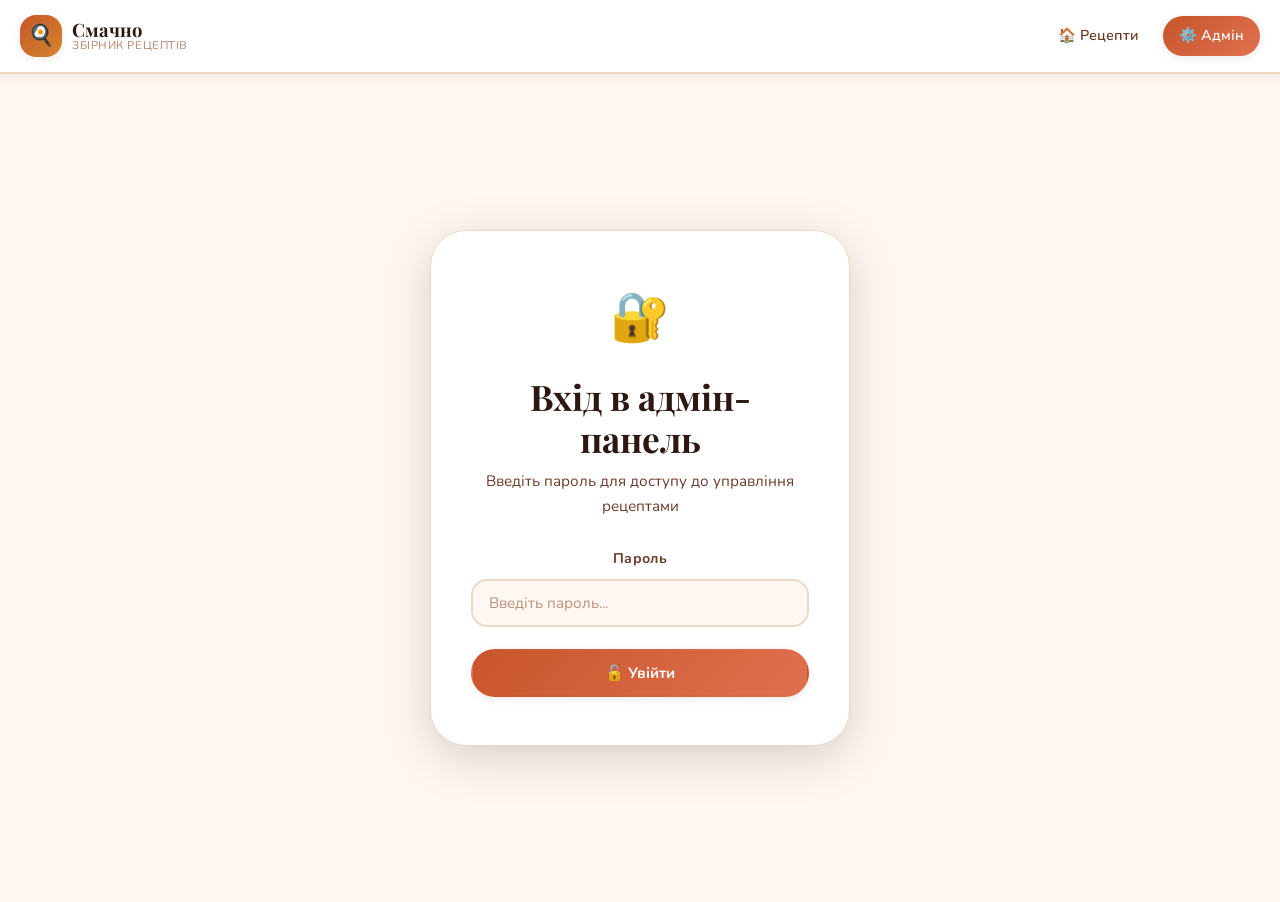
==== admin.html @ b7f4aa6e "Add files via upload" ====
<!DOCTYPE html>
<html lang="uk">
<head>
  <meta charset="UTF-8" />
  <meta name="viewport" content="width=device-width, initial-scale=1.0" />
  <meta name="description" content="Адміністративна панель збірника рецептів" />
  <title>Admin</title>
  <link rel="stylesheet" href="styles.css" />
  <link rel="icon" href="data:image/svg+xml,<svg xmlns=%22http://www.w3.org/2000/svg%22 viewBox=%220 0 100 100%22><text y=%22.9em%22 font-size=%2290%22>⚙️</text></svg>" />

  <style>
    /* стилі для адмінки */

    /* статіка картки */
    .stats-grid {
      display: grid;
      grid-template-columns: repeat(auto-fill, minmax(180px, 1fr));
      gap: 20px;
      margin-bottom: 36px;
    }

    .stat-card {
      background: var(--white);
      border: 1px solid var(--cream-border);
      border-radius: var(--r-lg);
      padding: 22px 24px;
      box-shadow: var(--shadow-xs);
      transition: var(--trans);
    }

    .stat-card:hover {
      box-shadow: var(--shadow-md);
      transform: translateY(-2px);
    }

    .stat-icon { font-size: 2rem; margin-bottom: 8px; }

    .stat-value {
      font-family: var(--font-display);
      font-size: 2rem;
      font-weight: 700;
      color: var(--terracotta);
      line-height: 1;
      margin-bottom: 4px;
    }

    .stat-label {
      font-size: 0.82rem;
      font-weight: 700;
      color: var(--text-muted);
      text-transform: uppercase;
      letter-spacing: 0.04em;
    }

    /* табліця рецептів */
    .table-toolbar {
      display: flex;
      align-items: center;
      gap: 12px;
      padding: 16px 20px;
      border-bottom: 1px solid var(--cream-border);
      flex-wrap: wrap;
    }

    .table-title {
      font-family: var(--font-display);
      font-size: 1.1rem;
      font-weight: 700;
      color: var(--brown-dark);
      margin-right: auto;
    }

    .table-search {
      padding: 8px 14px 8px 14px;
      border: 2px solid var(--cream-border);
      border-radius: var(--r-full);
      background: var(--cream);
      font-size: 0.88rem;
      color: var(--brown-dark);
      transition: var(--trans);
      width: 220px;
    }

    .table-search:focus {
      border-color: var(--terracotta);
      background: var(--white);
    }

    /* попередження перед видаленням))) */
    .confirm-dialog {
      position: fixed;
      inset: 0;
      background: var(--overlay);
      z-index: 2000;
      display: flex;
      align-items: center;
      justify-content: center;
      padding: 20px;
      opacity: 0;
      visibility: hidden;
      transition: var(--trans);
    }

    .confirm-dialog.open {
      opacity: 1;
      visibility: visible;
    }

    .confirm-box {
      background: var(--white);
      border-radius: var(--r-xl);
      padding: 36px 32px;
      max-width: 420px;
      width: 100%;
      text-align: center;
      box-shadow: var(--shadow-xl);
      transform: scale(0.95);
      transition: var(--trans);
    }

    .confirm-dialog.open .confirm-box {
      transform: scale(1);
    }

    .confirm-icon { font-size: 3rem; margin-bottom: 16px; }

    .confirm-box h3 { margin-bottom: 10px; }

    .confirm-box p {
      margin-bottom: 24px;
      font-size: 0.95rem;
    }

    .confirm-actions {
      display: flex;
      gap: 12px;
      justify-content: center;
    }

    /* попередній перегляд зображення () */
    .image-preview-wrap {
      margin-top: 10px;
    }

    .image-preview {
      width: 100%;
      max-width: 320px;
      height: 180px;
      object-fit: cover;
      border-radius: var(--r-md);
      border: 2px solid var(--cream-border);
      display: none;
    }

    .image-preview.loaded { display: block; }

    /* бейдж категорії в таблиці */
    .category-badge {
      background: rgba(200,85,42,0.1);
      color: var(--terracotta);
      border-radius: var(--r-full);
      padding: 3px 10px;
      font-size: 0.78rem;
      font-weight: 700;
    }

    /* лог виходу */
    .logout-btn {
      padding: 8px 16px;
      border-radius: var(--r-full);
      background: rgba(231,76,60,0.1);
      color: #e74c3c;
      border: 2px solid rgba(231,76,60,0.3);
      font-size: 0.85rem;
      font-weight: 700;
      cursor: pointer;
      transition: var(--trans-fast);
    }

    .logout-btn:hover {
      background: #e74c3c;
      color: white;
      border-color: #e74c3c;
    }

    /* порожня таблиця */
    .table-empty {
      padding: 60px 20px;
      text-align: center;
    }

    /* форма: секції */
    .form-section-title {
      font-family: var(--font-display);
      font-size: 1.05rem;
      font-weight: 700;
      color: var(--brown-dark);
      margin: 24px 0 14px;
      padding-bottom: 8px;
      border-bottom: 2px solid var(--cream-border);
      display: flex;
      align-items: center;
      gap: 8px;
    }

    /* число кроків/інгредієнтів */
    .list-count {
      font-size: 0.75rem;
      background: var(--cream-dark);
      color: var(--text-muted);
      border-radius: var(--r-full);
      padding: 2px 8px;
      font-weight: 700;
      font-family: var(--font-body);
    }
  </style>
</head>
<body class="admin-page">

<!-- ========================
     хедер
     ======================== -->
<header class="site-header">
  <div class="container header-inner">
    <a href="index.html" class="logo" aria-label="На головну">
      <div class="logo-icon">🍳</div>
      <div class="logo-text">
        <span class="logo-name">Смачно</span>
        <span class="logo-sub">Збірник рецептів</span>
      </div>
    </a>
    <nav class="site-nav" id="siteNav" aria-label="Головне меню">
      <a href="index.html" class="nav-link">🏠 Рецепти</a>
      <a href="admin.html" class="nav-link btn-admin active">⚙️ Адмін</a>
    </nav>
    <button class="burger" id="burgerBtn" aria-label="Відкрити меню" aria-expanded="false">
      <span></span>
      <span></span>
      <span></span>
    </button>
  </div>
</header>

<!-- ========================
     форма входу, але додав пам'ять користувача, тому не треба буде кожного разу заходити
     ======================== -->
<div id="loginSection">
  <div class="admin-login-wrap">
    <div class="admin-login-card animate-fade-up">
      <div class="admin-login-icon">🔐</div>
      <h2>Вхід в адмін-панель</h2>
      <p>Введіть пароль для доступу до управління рецептами</p>

      <div class="form-group">
        <label for="passwordInput" class="form-label">Пароль</label>
        <input
          type="password"
          id="passwordInput"
          class="form-input"
          placeholder="Введіть пароль..."
          autocomplete="current-password"
        />
        <div id="loginError" class="form-error hidden">
          ❌ Невірний пароль. Спробуйте ще раз.
        </div>
      </div>

      <button class="btn btn-primary w-full" id="loginBtn" onclick="handleLogin()">
        🔓 Увійти
      </button>
    </div>
  </div>
</div>

<!-- ========================
     дашборд для адмінки
     ======================== -->
<div id="adminSection" class="hidden">
  <section class="admin-dashboard">
    <div class="container">

      <!-- заголовок адмін панелі -->
      <div class="admin-header-bar">
        <div>
          <h2>⚙️ Адмін-панель</h2>
          <p style="font-size:0.9rem; margin-top:4px">Управління рецептами збірника</p>
        </div>
        <div style="display:flex; gap:10px; align-items:center; flex-wrap:wrap">
          <a href="index.html" class="btn btn-secondary btn-sm">🏠 На сайт</a>
          <button class="btn btn-primary btn-sm" onclick="openModal()">
            ➕ Додати рецепт
          </button>
          <button class="logout-btn" onclick="handleLogout()">🚪 Вийти</button>
        </div>
      </div>

      <!-- статка -->
      <div class="stats-grid" id="statsGrid">
        <!-- рендер через жаву -->
      </div>

      <!-- таблиця рецептів -->
      <div class="admin-table-wrap">
        <div class="table-toolbar">
          <span class="table-title">📋 Список рецептів</span>
          <input
            type="search"
            id="adminSearchInput"
            class="table-search"
            placeholder="🔍 Пошук..."
            oninput="renderAdminTable()"
            aria-label="Пошук в таблиці"
          />
          <button class="btn btn-primary btn-sm" onclick="openModal()">
            ➕ Додати
          </button>
        </div>

        <div style="overflow-x: auto">
          <table class="admin-table" id="adminTable" role="table">
            <thead>
              <tr>
                <th>Фото</th>
                <th>Назва</th>
                <th>Категорія</th>
                <th>Складність</th>
                <th>Час</th>
                <th>Дії</th>
              </tr>
            </thead>
            <tbody id="adminTableBody">
              <!-- рядки також почав рендерети через жаву -->
            </tbody>
          </table>
          <div id="tableEmpty" class="table-empty hidden">
            <div class="empty-icon">📋</div>
            <h3>Рецептів не знайдено</h3>
            <p>Спробуйте змінити пошуковий запит</p>
          </div>
        </div>
      </div>

    </div>
  </section>
</div>

<!-- ========================
     модальне вікно шоб додати або редагувати рецепт
     ======================== -->
<div class="modal-overlay" id="recipeModal" role="dialog" aria-modal="true" aria-labelledby="modalTitle">
  <div class="modal">

    <div class="modal-header">
      <h3 id="modalTitle">➕ Новий рецепт</h3>
      <button class="modal-close" onclick="closeModal()" aria-label="Закрити">✕</button>
    </div>

    <div class="modal-body">
      <form id="recipeForm" novalidate onsubmit="return false">

        <!-- основна інфа -->
        <div class="form-section-title">📝 Основна інформація</div>

        <div class="form-group">
          <label for="fTitle" class="form-label">Назва рецепту *</label>
          <input type="text" id="fTitle" class="form-input" placeholder="Наприклад: Борщ з пампушками" maxlength="100" required />
          <div class="form-error hidden" id="errTitle">❌ Введіть назву рецепту</div>
        </div>

        <div class="form-group">
          <label for="fDescription" class="form-label">Короткий опис *</label>
          <textarea id="fDescription" class="form-textarea" placeholder="Опишіть рецепт у кількох реченнях..." rows="3" maxlength="500" required></textarea>
          <div class="form-error hidden" id="errDescription">❌ Введіть опис рецепту</div>
        </div>

        <!-- фотки -->
        <div class="form-section-title">📷 Фото</div>

        <div class="form-group">
          <label for="fImage" class="form-label">URL зображення</label>
          <input type="url" id="fImage" class="form-input" placeholder="https://example.com/photo.jpg" />
          <div class="form-error hidden" id="errImage">❌ Введіть коректний URL зображення</div>
          <div class="image-preview-wrap">
            <img id="imagePreview" class="image-preview" alt="Попередній перегляд" />
          </div>
        </div>

        <!-- параметри -->
        <div class="form-section-title">⚙️ Параметри</div>

        <div class="form-row">
          <div class="form-group">
            <label for="fCategory" class="form-label">Категорія *</label>
            <select id="fCategory" class="form-input" required>
              <option value="">— Оберіть категорію —</option>
              <option value="Сніданки">🌅 Сніданки</option>
              <option value="Обіди">☀️ Обіди</option>
              <option value="Вечері">🌙 Вечері</option>
              <option value="Десерти">🍰 Десерти</option>
              <option value="Салати">🥗 Салати</option>
              <option value="Супи">🍲 Супи</option>
              <option value="Закуски">🥨 Закуски</option>
              <option value="Напої">🥤 Напої</option>
            </select>
            <div class="form-error hidden" id="errCategory">❌ Оберіть категорію</div>
          </div>

          <div class="form-group">
            <label for="fTime" class="form-label">Час приготування (хвилини) *</label>
            <input type="number" id="fTime" class="form-input" placeholder="30" min="1" max="1440" required />
            <div class="form-error hidden" id="errTime">❌ Введіть коректний час</div>
          </div>
        </div>

        <div class="form-group">
          <label class="form-label">Складність *</label>
          <div class="stars-input" id="starsInput" role="group" aria-label="Оберіть складність від 1 до 5">
            <button type="button" class="star-btn" data-value="1" onclick="setDifficulty(1)" aria-label="Складність 1 — Дуже просто">★</button>
            <button type="button" class="star-btn" data-value="2" onclick="setDifficulty(2)" aria-label="Складність 2 — Легко">★</button>
            <button type="button" class="star-btn" data-value="3" onclick="setDifficulty(3)" aria-label="Складність 3 — Середньо">★</button>
            <button type="button" class="star-btn" data-value="4" onclick="setDifficulty(4)" aria-label="Складність 4 — Складно">★</button>
            <button type="button" class="star-btn" data-value="5" onclick="setDifficulty(5)" aria-label="Складність 5 — Майстер">★</button>
          </div>
          <span id="difficultyLabel" style="font-size:0.85rem; color:var(--text-muted); margin-top:6px; display:block"></span>
          <div class="form-error hidden" id="errDifficulty">❌ Оберіть складність</div>
        </div>

        <!-- інгредієнти -->
        <div class="form-section-title">
          🛒 Інгредієнти
          <span class="list-count" id="ingCount">0</span>
        </div>

        <div class="form-group">
          <div id="ingredientsList" class="dynamic-list">
            <!-- поля додаються динамічно -->
          </div>
          <button type="button" class="btn-add-item" onclick="addIngredientField()">
            ➕ Додати інгредієнт
          </button>
        </div>

        <!-- кроки -->
        <div class="form-section-title">
          👨‍🍳 Кроки приготування
          <span class="list-count" id="stepsCount">0</span>
        </div>

        <div class="form-group">
          <div id="stepsList" class="dynamic-list">
            <!-- поля додаються динамічно -->
          </div>
          <button type="button" class="btn-add-item" onclick="addStepField()">
            ➕ Додати крок
          </button>
        </div>

      </form>
    </div>

    <div class="modal-footer">
      <button class="btn btn-secondary" onclick="closeModal()">Скасувати</button>
      <button class="btn btn-primary" id="saveRecipeBtn" onclick="saveRecipe()">
        💾 Зберегти рецепт
      </button>
    </div>

  </div>
</div>

<!-- ========================
     повідомлення про видалення рецепта)
     ======================== -->
<div class="confirm-dialog" id="confirmDialog" role="dialog" aria-modal="true" aria-labelledby="confirmTitle">
  <div class="confirm-box">
    <div class="confirm-icon">⚠️</div>
    <h3 id="confirmTitle">Видалити рецепт?</h3>
    <p id="confirmText">Ця дія незворотна. Рецепт буде видалено назавжди.</p>
    <div class="confirm-actions">
      <button class="btn btn-secondary" onclick="closeConfirm()">Скасувати</button>
      <button class="btn btn-danger" id="confirmDeleteBtn" onclick="confirmDelete()">🗑️ Видалити</button>
    </div>
  </div>
</div>

<!-- ========================
     підключаю жаву
     ======================== -->
<script src="script.js"></script>
<script>
  // ====================================
  //  тут будуть коментарі з приводу стану адмінки
  // ====================================

  /** айдішка рецепта, що редагується, також порожній нулл якшо додаємо новий  */
  let editingId = null;

  /** поточна складність у формі */
  let currentDifficulty = 0;

  /** айдішка рецепта, шо очікує підтвердження видалення */
  let pendingDeleteId = null;

  /** текст підказки для рівнів складності */
  const DIFFICULTY_LABELS = {
    1: '★ Дуже просто — для початківців',
    2: '★★ Легко — базові навички',
    3: '★★★ Середньо — потрібна практика',
    4: '★★★★ Складно — досвід необхідний',
    5: '★★★★★ Майстер — для гурманів'
  };

  // ====================================
  //  блок по авторизації
  // ====================================

  /** перевірка авторизації при завантаженні */
  function checkAuth() {
    const isLoggedIn = sessionStorage.getItem('admin_logged_in') === 'true';
    if (isLoggedIn) {
      showDashboard();
    } else {
      document.getElementById('loginSection').classList.remove('hidden');
      document.getElementById('adminSection').classList.add('hidden');
    }
  }

  /** обробка кнопочки входу */
  function handleLogin() {
    const password = document.getElementById('passwordInput').value;
    const errorEl = document.getElementById('loginError');

    if (password === ADMIN_PASSWORD) {
      sessionStorage.setItem('admin_logged_in', 'true');
      errorEl.classList.add('hidden');
      showDashboard();
      showToast('✅ Ласкаво просимо в адмін-панель!', 'success');
    } else {
      errorEl.classList.remove('hidden');
      document.getElementById('passwordInput').focus();
      document.getElementById('passwordInput').select();
    }
  }

  /** показати дашборд тільки після входу */
  function showDashboard() {
    document.getElementById('loginSection').classList.add('hidden');
    document.getElementById('adminSection').classList.remove('hidden');
    renderStats();
    renderAdminTable();
  }

  /** вихід з адмін-панелі */
  function handleLogout() {
    sessionStorage.removeItem('admin_logged_in');
    document.getElementById('adminSection').classList.add('hidden');
    document.getElementById('loginSection').classList.remove('hidden');
    document.getElementById('passwordInput').value = '';
    showToast('🚪 Ви вийшли з адмін-панелі', 'info');
  }

  // можна натиснути ентер для входу)
  document.getElementById('passwordInput').addEventListener('keydown', (e) => {
    if (e.key === 'Enter') handleLogin();
  });

  // ====================================
  //  статка
  // ====================================

  /** рендер статичних карток */
  function renderStats() {
    const recipes = getRecipes();
    const categories = [...new Set(recipes.map(r => r.category))];
    const avgTime = recipes.length
      ? Math.round(recipes.reduce((s, r) => s + r.time, 0) / recipes.length)
      : 0;
    const avgDiff = recipes.length
      ? (recipes.reduce((s, r) => s + r.difficulty, 0) / recipes.length).toFixed(1)
      : 0;

    document.getElementById('statsGrid').innerHTML = `
      <div class="stat-card animate-fade-up" style="animation-delay:0ms">
        <div class="stat-icon">📚</div>
        <div class="stat-value">${recipes.length}</div>
        <div class="stat-label">Всього рецептів</div>
      </div>
      <div class="stat-card animate-fade-up" style="animation-delay:60ms">
        <div class="stat-icon">🗂️</div>
        <div class="stat-value">${categories.length}</div>
        <div class="stat-label">Категорій</div>
      </div>
      <div class="stat-card animate-fade-up" style="animation-delay:120ms">
        <div class="stat-icon">⏱</div>
        <div class="stat-value">${avgTime}<small style="font-size:1rem">хв</small></div>
        <div class="stat-label">Сер. час</div>
      </div>
      <div class="stat-card animate-fade-up" style="animation-delay:180ms">
        <div class="stat-icon">⭐</div>
        <div class="stat-value">${avgDiff}</div>
        <div class="stat-label">Сер. складність</div>
      </div>
    `;
  }

  // ====================================
  //  табла рецептів
  // ====================================

  /** рендер таблиці рецептів в адмін-панелі */
  function renderAdminTable() {
    const searchVal = (document.getElementById('adminSearchInput')?.value || '').toLowerCase();
    let recipes = getRecipes();

    // фільтрація по пошуку
    if (searchVal) {
      recipes = recipes.filter(r =>
        r.title.toLowerCase().includes(searchVal) ||
        r.category.toLowerCase().includes(searchVal)
      );
    }

    const tbody = document.getElementById('adminTableBody');
    const emptyEl = document.getElementById('tableEmpty');

    if (recipes.length === 0) {
      tbody.innerHTML = '';
      emptyEl.classList.remove('hidden');
      return;
    }

    emptyEl.classList.add('hidden');

    tbody.innerHTML = recipes.map(recipe => `
      <tr>
        <td data-label="Фото">
          <img
            class="admin-thumb"
            src="${escapeHtml(recipe.image || '')}"
            alt="${escapeHtml(recipe.title)}"
            onerror="this.src='https://images.unsplash.com/photo-1495521821757-a1efb6729352?w=100&fit=crop'"
          />
        </td>
        <td data-label="Назва" style="font-weight:700; color:var(--brown-dark); max-width:200px">
          ${escapeHtml(recipe.title)}
        </td>
        <td data-label="Категорія">
          <span class="category-badge">${escapeHtml(recipe.category)}</span>
        </td>
        <td data-label="Складність">
          ${renderStars(recipe.difficulty)}
        </td>
        <td data-label="Час">
          <span style="color:var(--sage); font-weight:600">⏱ ${formatTime(recipe.time)}</span>
        </td>
        <td data-label="Дії">
          <div class="admin-actions">
            <a href="recipe.html?id=${recipe.id}" target="_blank" class="btn btn-sm" 
               style="background:var(--cream-dark); color:var(--brown-mid); border:none"
               title="Переглянути рецепт">
              👁
            </a>
            <button class="btn btn-warning btn-sm" onclick="startEdit('${recipe.id}')" title="Редагувати">
              ✏️
            </button>
            <button class="btn btn-danger btn-sm" onclick="startDelete('${recipe.id}', '${escapeHtml(recipe.title)}')" title="Видалити">
              🗑️
            </button>
          </div>
        </td>
      </tr>
    `).join('');
  }

  // ====================================
  //  модальне вікно (форма рецепту)
  // ====================================

  /** автоматом відкрити модальне вікно для додавання нового рецепту */
  function openModal(id = null) {
    editingId = id;
    currentDifficulty = 0;

    const modal = document.getElementById('recipeModal');
    const title = document.getElementById('modalTitle');

    if (id) {
      // режим редагування
      const recipe = getRecipeById(id);
      if (!recipe) return;

      title.textContent = '✏️ Редагувати рецепт';
      populateForm(recipe);
    } else {
      // режим додавання
      title.textContent = '➕ Новий рецепт';
      resetForm();
      // додати по одному початковому полю для зручності
      addIngredientField();
      addIngredientField();
      addStepField();
      addStepField();
    }

    modal.classList.add('open');
    document.body.style.overflow = 'hidden';

    // фокус на першому полі
    setTimeout(() => document.getElementById('fTitle')?.focus(), 100);
  }

  /** закрить модальне вікно */
  function closeModal() {
    document.getElementById('recipeModal').classList.remove('open');
    document.body.style.overflow = '';
    clearErrors();
  }

  /** заповнити форму даними існуючого рецепту */
  function populateForm(recipe) {
    resetForm();

    document.getElementById('fTitle').value = recipe.title || '';
    document.getElementById('fDescription').value = recipe.description || '';
    document.getElementById('fImage').value = recipe.image || '';
    document.getElementById('fCategory').value = recipe.category || '';
    document.getElementById('fTime').value = recipe.time || '';

    // зображення
    updateImagePreview(recipe.image);

    // складність
    setDifficulty(recipe.difficulty || 0);

    // інгредієнти
    (recipe.ingredients || []).forEach(ing => addIngredientField(ing));
    if (!recipe.ingredients || recipe.ingredients.length === 0) {
      addIngredientField();
    }

    // кроки
    (recipe.steps || []).forEach(step => addStepField(step));
    if (!recipe.steps || recipe.steps.length === 0) {
      addStepField();
    }
  }

  /** скинути форму до початкового стану */
  function resetForm() {
    document.getElementById('recipeForm').reset();
    document.getElementById('ingredientsList').innerHTML = '';
    document.getElementById('stepsList').innerHTML = '';
    document.getElementById('imagePreview').classList.remove('loaded');
    document.getElementById('imagePreview').src = '';
    document.getElementById('difficultyLabel').textContent = '';
    currentDifficulty = 0;
    updateStarButtons(0);
    updateCounts();
    clearErrors();
  }

  /** очистити всі помилки форми */
  function clearErrors() {
    document.querySelectorAll('.form-error').forEach(el => el.classList.add('hidden'));
  }

  // ====================================
  //  тут блок зі складністю (зірки от 1 до 5)
  // ====================================

  /** встановити значення складності */
  function setDifficulty(value) {
    currentDifficulty = value;
    updateStarButtons(value);
    document.getElementById('difficultyLabel').textContent = DIFFICULTY_LABELS[value] || '';
    document.getElementById('errDifficulty').classList.add('hidden');
  }

  /** оновити вигляд зірок у формі */
  function updateStarButtons(value) {
    document.querySelectorAll('.star-btn').forEach(btn => {
      const btnVal = parseInt(btn.dataset.value);
      btn.classList.toggle('selected', btnVal <= value);
    });
  }

  // додав ефект наведення на зірки
  document.querySelectorAll('.star-btn').forEach(btn => {
    btn.addEventListener('mouseenter', () => {
      const hoverVal = parseInt(btn.dataset.value);
      document.querySelectorAll('.star-btn').forEach(b => {
        b.classList.toggle('selected', parseInt(b.dataset.value) <= hoverVal);
      });
    });
    btn.addEventListener('mouseleave', () => {
      updateStarButtons(currentDifficulty);
    });
  });

  // ====================================
  //  динамічні списки (інгредієнти / кроки)
  // ====================================

  /** додати поле для інгредієнта */
  function addIngredientField(value = '') {
    const list = document.getElementById('ingredientsList');
    const item = document.createElement('div');
    item.className = 'dynamic-list-item';
    item.innerHTML = `
      <input
        type="text"
        class="form-input ingredient-input"
        placeholder="Наприклад: Борошно — 200 г"
        value="${escapeHtml(value)}"
        maxlength="150"
        oninput="updateCounts()"
      />
      <button type="button" class="btn-remove-item" onclick="removeListItem(this)" title="Видалити">✕</button>
    `;
    list.appendChild(item);
    updateCounts();
    item.querySelector('input').focus();
  }

  /** додати поле для кроку приготування */
  function addStepField(value = '') {
    const list = document.getElementById('stepsList');
    const stepNum = list.children.length + 1;
    const item = document.createElement('div');
    item.className = 'dynamic-list-item';
    item.style.alignItems = 'flex-start';
    item.innerHTML = `
      <div class="step-number" style="width:28px; height:28px; font-size:0.8rem; flex-shrink:0; margin-top:10px">${stepNum}</div>
      <textarea
        class="form-textarea step-input"
        placeholder="Опишіть крок ${stepNum} приготування..."
        rows="2"
        style="min-height:70px"
        maxlength="500"
        oninput="updateCounts()"
      >${escapeHtml(value)}</textarea>
      <button type="button" class="btn-remove-item" onclick="removeListItem(this, true)" title="Видалити" style="margin-top:10px">✕</button>
    `;
    list.appendChild(item);
    updateCounts();
    renumberSteps();
    item.querySelector('textarea').focus();
  }

  /** видалити поле зі списку */
  function removeListItem(btn, isStep = false) {
    btn.parentElement.remove();
    updateCounts();
    if (isStep) renumberSteps();
  }

  function renumberSteps() {
    document.querySelectorAll('#stepsList .dynamic-list-item').forEach((item, i) => {
      const numEl = item.querySelector('.step-number');
      if (numEl) numEl.textContent = i + 1;
      const textarea = item.querySelector('textarea');
      if (textarea) textarea.placeholder = `Опишіть крок ${i + 1} приготування...`;
    });
  }

  function updateCounts() {
    const ingCount = document.querySelectorAll('#ingredientsList .ingredient-input').length;
    const stepsCount = document.querySelectorAll('#stepsList .step-input').length;
    document.getElementById('ingCount').textContent = ingCount;
    document.getElementById('stepsCount').textContent = stepsCount;
  }

  // ====================================
  //  блок по перегляду зображення
  // ====================================

  /** додаємо функцію, шоб оновлювати попередній перегляд зображення по посиланню */
  function updateImagePreview(url) {
    const preview = document.getElementById('imagePreview');
    if (!url) {
      preview.classList.remove('loaded');
      return;
    }
    preview.onload  = () => preview.classList.add('loaded');
    preview.onerror = () => preview.classList.remove('loaded');
    preview.src = url;
  }

  // слухач для поля URL зображення
  document.getElementById('fImage').addEventListener('input', function() {
    updateImagePreview(this.value);
  });

  // ====================================
  //  збереження рецептів
  // ====================================

  /** збираємо дані форми і зберігаємо рецепт */
  function saveRecipe() {
    clearErrors();
    let isValid = true;

    // валідація полів
    const title = document.getElementById('fTitle').value.trim();
    const description = document.getElementById('fDescription').value.trim();
    const image = document.getElementById('fImage').value.trim();
    const category = document.getElementById('fCategory').value;
    const time = parseInt(document.getElementById('fTime').value);

    if (!title) {
      document.getElementById('errTitle').classList.remove('hidden');
      isValid = false;
    }
    if (!description) {
      document.getElementById('errDescription').classList.remove('hidden');
      isValid = false;
    }
    if (!category) {
      document.getElementById('errCategory').classList.remove('hidden');
      isValid = false;
    }
    if (!time || time < 1) {
      document.getElementById('errTime').classList.remove('hidden');
      isValid = false;
    }
    if (currentDifficulty === 0) {
      document.getElementById('errDifficulty').classList.remove('hidden');
      isValid = false;
    }

    if (!isValid) {
      showToast('❌ Будь ласка, заповніть всі обов\'язкові поля', 'error');
      return;
    }

    // збираємо інгредієнти фільтруємо пусті
    const ingredients = Array.from(document.querySelectorAll('.ingredient-input'))
      .map(i => i.value.trim())
      .filter(Boolean);

    // збираємо кроки фільтруємо пусті :)
    const steps = Array.from(document.querySelectorAll('.step-input'))
      .map(t => t.value.trim())
      .filter(Boolean);

    const recipeData = {
      title,
      description,
      image: image || 'https://images.unsplash.com/photo-1495521821757-a1efb6729352?w=800&fit=crop',
      category,
      difficulty: currentDifficulty,
      time,
      ingredients,
      steps
    };

    if (editingId) {
      // оновлення існуючого рецепту
      updateRecipe(editingId, recipeData);
      showToast('✅ Рецепт успішно оновлено!', 'success');
    } else {
      // додавання нового рецепту
      addRecipe(recipeData);
      showToast('✅ Новий рецепт додано!', 'success');
    }

    closeModal();
    renderStats();
    renderAdminTable();
  }

  // ====================================
  //  редагування рецепта
  // ====================================

  function startEdit(id) {
    openModal(id);
  }

  // ====================================
  //  видалення рецепта
  // ====================================

  /** відкрити діалог підтвердження видалення */
  function startDelete(id, title) {
    pendingDeleteId = id;
    document.getElementById('confirmText').textContent =
      `Ви збираєтесь видалити рецепт "${title}". Ця дія незворотна!`;
    document.getElementById('confirmDialog').classList.add('open');
    document.body.style.overflow = 'hidden';
  }

  /** закрити діалог */
  function closeConfirm() {
    pendingDeleteId = null;
    document.getElementById('confirmDialog').classList.remove('open');
    document.body.style.overflow = '';
  }

  /** апрувнуть видалення */
  function confirmDelete() {
    if (!pendingDeleteId) return;
    deleteRecipe(pendingDeleteId);
    showToast('🗑️ Рецепт видалено', 'info');
    closeConfirm();
    renderStats();
    renderAdminTable();
  }

  // ====================================
  //  клавіатурна навігація
  // ====================================

  // закриваємо модальні вікна кнопочкой ескейп
  document.addEventListener('keydown', (e) => {
    if (e.key === 'Escape') {
      closeModal();
      closeConfirm();
    }
  });

  // закриваємо вікна кліком на оверлей
  document.getElementById('recipeModal').addEventListener('click', function(e) {
    if (e.target === this) closeModal();
  });

  document.getElementById('confirmDialog').addEventListener('click', function(e) {
    if (e.target === this) closeConfirm();
  });

  // ====================================
  //  ініціалізація
  // ====================================
  document.addEventListener('DOMContentLoaded', () => {
    checkAuth();
  });
</script>

</body>
</html>
---- styles.css ----
/* класний шріфт гугл фонтс --- */
@import url('https://fonts.googleapis.com/css2?family=Playfair+Display:ital,wght@0,400;0,600;0,700;1,400;1,600&family=Nunito:wght@300;400;500;600;700;800&display=swap');

:root {
  /* тут закинув більш пастельні кольори */
  --cream:          #FFF8F2;
  --cream-dark:     #F5EDE0;
  --cream-border:   #EDD8C5;
  --terracotta:     #C8552A;
  --terracotta-lt:  #E07050;
  --terracotta-dk:  #A03E1C;
  --peach:          #F2A878;
  --gold:           #D4862A;
  --sage:           #5A7A3C;
  --sage-light:     #78A055;
  --brown-dark:     #2C1810;
  --brown-mid:      #6B3A28;
  --brown-light:    #9B6248;
  --text-muted:     #B8907A;
  --white:          #FFFFFF;
  --shadow-color:   rgba(44, 24, 16, 0.1);
  --overlay:        rgba(44, 24, 16, 0.5);

  /* додав трохи тіней, щоб згладити кольори */
  --shadow-xs: 0 1px 4px rgba(44,24,16,0.06);
  --shadow-sm: 0 2px 10px rgba(44,24,16,0.09);
  --shadow-md: 0 6px 24px rgba(44,24,16,0.13);
  --shadow-lg: 0 12px 48px rgba(44,24,16,0.18);
  --shadow-xl: 0 20px 72px rgba(44,24,16,0.22);

  /* радіуси для пропорцій */
  --r-xs:  6px;
  --r-sm:  10px;
  --r-md:  16px;
  --r-lg:  24px;
  --r-xl:  36px;
  --r-full: 9999px;

  /* ще шрифти */
  --font-display: 'Playfair Display', Georgia, serif;
  --font-body:    'Nunito', 'Segoe UI', sans-serif;

  /* смуз переходи */
  --ease:    cubic-bezier(0.4, 0, 0.2, 1);
  --trans:   all 0.3s cubic-bezier(0.4, 0, 0.2, 1);
  --trans-fast: all 0.15s cubic-bezier(0.4, 0, 0.2, 1);
}

*, *::before, *::after {
  box-sizing: border-box;
  margin: 0;
  padding: 0;
}

html {
  scroll-behavior: smooth;
  font-size: 16px;
}

body {
  font-family: var(--font-body);
  background-color: var(--cream);
  color: var(--brown-dark);
  line-height: 1.6;
  min-height: 100vh;
  -webkit-font-smoothing: antialiased;
}

img {
  max-width: 100%;
  display: block;
}

a {
  text-decoration: none;
  color: inherit;
}

ul, ol {
  list-style: none;
}

button, input, textarea, select {
  font-family: var(--font-body);
  outline: none;
  border: none;
}

/* типографіка */
h1, h2, h3, h4 {
  font-family: var(--font-display);
  font-weight: 700;
  line-height: 1.2;
  color: var(--brown-dark);
}

h1 { font-size: clamp(1.8rem, 4vw, 3rem); }
h2 { font-size: clamp(1.4rem, 3vw, 2.2rem); }
h3 { font-size: clamp(1.1rem, 2vw, 1.5rem); }
h4 { font-size: 1.1rem; }

p { color: var(--brown-mid); line-height: 1.7; }

/* утілітки */
.container {
  max-width: 1280px;
  margin: 0 auto;
  padding: 0 20px;
}

.visually-hidden {
  position: absolute;
  width: 1px;
  height: 1px;
  overflow: hidden;
  clip: rect(0 0 0 0);
}

/* хед і навігація */
.site-header {
  background: var(--white);
  border-bottom: 2px solid var(--cream-border);
  position: sticky;
  top: 0;
  z-index: 100;
  box-shadow: var(--shadow-sm);
}

.header-inner {
  display: flex;
  align-items: center;
  justify-content: space-between;
  height: 72px;
  gap: 20px;
}

/* логотипчик */
.logo {
  display: flex;
  align-items: center;
  gap: 10px;
  flex-shrink: 0;
}

.logo-icon {
  width: 42px;
  height: 42px;
  background: linear-gradient(135deg, var(--terracotta), var(--gold));
  border-radius: var(--r-md);
  display: flex;
  align-items: center;
  justify-content: center;
  font-size: 1.3rem;
  box-shadow: var(--shadow-sm);
  transition: var(--trans);
}

.logo:hover .logo-icon {
  transform: rotate(-5deg) scale(1.05);
}

.logo-text {
  display: flex;
  flex-direction: column;
  line-height: 1;
}

.logo-name {
  font-family: var(--font-display);
  font-size: 1.15rem;
  font-weight: 700;
  color: var(--brown-dark);
}

.logo-sub {
  font-size: 0.7rem;
  color: var(--text-muted);
  font-weight: 500;
  letter-spacing: 0.05em;
  text-transform: uppercase;
}

/* навігація */
.site-nav {
  display: flex;
  align-items: center;
  gap: 8px;
}

.nav-link {
  padding: 8px 16px;
  border-radius: var(--r-full);
  font-weight: 600;
  font-size: 0.9rem;
  color: var(--brown-mid);
  transition: var(--trans);
  white-space: nowrap;
}

.nav-link:hover {
  background: var(--cream-dark);
  color: var(--terracotta);
}

.nav-link.active {
  background: var(--cream-dark);
  color: var(--terracotta);
}

.nav-link.btn-admin {
  background: linear-gradient(135deg, var(--terracotta), var(--terracotta-lt));
  color: white;
  box-shadow: var(--shadow-sm);
}

.nav-link.btn-admin:hover {
  background: linear-gradient(135deg, var(--terracotta-dk), var(--terracotta));
  transform: translateY(-1px);
  box-shadow: var(--shadow-md);
}

/* бугрер для мобільних */
.burger {
  display: none;
  flex-direction: column;
  gap: 5px;
  cursor: pointer;
  padding: 6px;
  background: none;
  border: none;
}

.burger span {
  display: block;
  width: 24px;
  height: 2px;
  background: var(--brown-mid);
  border-radius: 2px;
  transition: var(--trans);
}

/* заголовок */
.page-hero {
  background: linear-gradient(135deg, var(--brown-dark) 0%, var(--brown-mid) 50%, var(--terracotta-dk) 100%);
  padding: 60px 20px;
  text-align: center;
  position: relative;
  overflow: hidden;
}

.page-hero::before {
  content: '';
  position: absolute;
  inset: 0;
  background: url("data:image/svg+xml,%3Csvg width='60' height='60' viewBox='0 0 60 60' xmlns='http://www.w3.org/2000/svg'%3E%3Cg fill='none' fill-rule='evenodd'%3E%3Cg fill='%23ffffff' fill-opacity='0.04'%3E%3Ccircle cx='30' cy='30' r='4'/%3E%3C/g%3E%3C/g%3E%3C/svg%3E");
}

.page-hero .container { position: relative; }

.page-hero h1 {
  color: var(--white);
  margin-bottom: 12px;
}

.page-hero p {
  color: rgba(255,255,255,0.75);
  font-size: 1.05rem;
  max-width: 600px;
  margin: 0 auto;
}

/* тут стиль для пошука і фільтров */
.search-filter-bar {
  background: var(--white);
  border-bottom: 1px solid var(--cream-border);
  padding: 20px 0;
  position: sticky;
  top: 72px;
  z-index: 90;
  box-shadow: var(--shadow-xs);
}

.search-row {
  display: flex;
  gap: 12px;
  margin-bottom: 14px;
}

.search-input-wrap {
  flex: 1;
  position: relative;
}

.search-icon {
  position: absolute;
  left: 14px;
  top: 50%;
  transform: translateY(-50%);
  color: var(--text-muted);
  font-size: 1rem;
  pointer-events: none;
}

.search-input {
  width: 100%;
  padding: 12px 14px 12px 42px;
  border: 2px solid var(--cream-border);
  border-radius: var(--r-full);
  background: var(--cream);
  font-size: 0.95rem;
  color: var(--brown-dark);
  transition: var(--trans);
}

.search-input:focus {
  border-color: var(--terracotta);
  background: var(--white);
  box-shadow: 0 0 0 3px rgba(200,85,42,0.1);
}

.search-input::placeholder { color: var(--text-muted); }

.filter-row {
  display: flex;
  flex-wrap: wrap;
  gap: 10px;
  align-items: center;
}

.filter-label {
  font-size: 0.8rem;
  font-weight: 700;
  color: var(--text-muted);
  text-transform: uppercase;
  letter-spacing: 0.05em;
  white-space: nowrap;
}

.filter-select {
  padding: 8px 32px 8px 14px;
  border: 2px solid var(--cream-border);
  border-radius: var(--r-full);
  background: var(--cream);
  font-size: 0.88rem;
  font-weight: 600;
  color: var(--brown-mid);
  cursor: pointer;
  transition: var(--trans);
  appearance: none;
  background-image: url("data:image/svg+xml,%3Csvg xmlns='http://www.w3.org/2000/svg' width='12' height='8' viewBox='0 0 12 8'%3E%3Cpath fill='%238B5E52' d='M1 1l5 5 5-5'/%3E%3C/svg%3E");
  background-repeat: no-repeat;
  background-position: right 12px center;
}

.filter-select:focus {
  border-color: var(--terracotta);
  background-color: var(--white);
}

.btn-reset-filters {
  padding: 8px 16px;
  border-radius: var(--r-full);
  border: 2px solid var(--cream-border);
  background: transparent;
  font-size: 0.85rem;
  font-weight: 600;
  color: var(--text-muted);
  cursor: pointer;
  transition: var(--trans);
  white-space: nowrap;
}

.btn-reset-filters:hover {
  border-color: var(--terracotta);
  color: var(--terracotta);
  background: rgba(200,85,42,0.05);
}

.results-count {
  font-size: 0.85rem;
  color: var(--text-muted);
  font-weight: 600;
  margin-left: auto;
}

/* сітка рецептів, для коректного відображення */
.recipes-section {
  padding: 40px 0 60px;
}

.recipes-grid {
  display: grid;
  grid-template-columns: repeat(auto-fill, minmax(300px, 1fr));
  gap: 28px;
}

/* карточка рецептів */
.recipe-card {
  background: var(--white);
  border-radius: var(--r-lg);
  overflow: hidden;
  box-shadow: var(--shadow-sm);
  transition: var(--trans);
  cursor: pointer;
  position: relative;
  border: 1px solid var(--cream-border);
}

.recipe-card:hover {
  transform: translateY(-6px);
  box-shadow: var(--shadow-lg);
  border-color: var(--peach);
}

.card-image-wrap {
  position: relative;
  overflow: hidden;
  height: 220px;
}

.card-image-wrap img {
  width: 100%;
  height: 100%;
  object-fit: cover;
  transition: transform 0.5s var(--ease);
}

.recipe-card:hover .card-image-wrap img {
  transform: scale(1.07);
}

.card-category {
  position: absolute;
  top: 12px;
  left: 12px;
  background: var(--white);
  color: var(--terracotta);
  font-size: 0.78rem;
  font-weight: 700;
  padding: 5px 12px;
  border-radius: var(--r-full);
  letter-spacing: 0.03em;
  text-transform: uppercase;
  box-shadow: var(--shadow-sm);
}

.card-time-badge {
  position: absolute;
  top: 12px;
  right: 12px;
  background: rgba(44,24,16,0.75);
  color: var(--white);
  font-size: 0.8rem;
  font-weight: 700;
  padding: 5px 10px;
  border-radius: var(--r-full);
  display: flex;
  align-items: center;
  gap: 4px;
  backdrop-filter: blur(4px);
}

.card-body {
  padding: 20px;
}

.card-title {
  font-family: var(--font-display);
  font-size: 1.2rem;
  font-weight: 700;
  color: var(--brown-dark);
  margin-bottom: 8px;
  line-height: 1.3;
  display: -webkit-box;
  -webkit-line-clamp: 2;
  -webkit-box-orient: vertical;
  overflow: hidden;
}

.card-desc {
  font-size: 0.88rem;
  color: var(--brown-light);
  line-height: 1.5;
  margin-bottom: 16px;
  display: -webkit-box;
  -webkit-line-clamp: 2;
  -webkit-box-orient: vertical;
  overflow: hidden;
}

.card-footer {
  display: flex;
  align-items: center;
  justify-content: space-between;
  padding-top: 14px;
  border-top: 1px solid var(--cream-border);
}

.stars {
  display: flex;
  gap: 2px;
}

.star {
  font-size: 0.9rem;
  color: var(--cream-border);
  transition: var(--trans-fast);
}

.star.filled {
  color: var(--gold);
}

.card-time-text {
  font-size: 0.82rem;
  color: var(--text-muted);
  font-weight: 600;
  display: flex;
  align-items: center;
  gap: 4px;
}

/* пуста сітка, щоб не з'їжджали рецепти */
.empty-state {
  grid-column: 1 / -1;
  text-align: center;
  padding: 80px 20px;
}

.empty-state .empty-icon {
  font-size: 4rem;
  margin-bottom: 16px;
  opacity: 0.5;
}

.empty-state h3 {
  margin-bottom: 8px;
  color: var(--brown-mid);
}

.empty-state p {
  font-size: 0.95rem;
}

/* пейдж рецепта */
.recipe-detail-page {
  max-width: 900px;
  margin: 0 auto;
  padding: 40px 20px 80px;
}

.btn-back {
  display: inline-flex;
  align-items: center;
  gap: 8px;
  padding: 10px 20px;
  border-radius: var(--r-full);
  background: var(--white);
  border: 2px solid var(--cream-border);
  color: var(--brown-mid);
  font-weight: 700;
  font-size: 0.9rem;
  cursor: pointer;
  transition: var(--trans);
  margin-bottom: 32px;
}

.btn-back:hover {
  border-color: var(--terracotta);
  color: var(--terracotta);
  transform: translateX(-3px);
}

.recipe-hero-image {
  width: 100%;
  height: 420px;
  object-fit: cover;
  border-radius: var(--r-xl);
  box-shadow: var(--shadow-lg);
  margin-bottom: 36px;
}

.recipe-detail-meta {
  display: flex;
  flex-wrap: wrap;
  gap: 12px;
  margin-bottom: 32px;
}

.meta-badge {
  display: flex;
  align-items: center;
  gap: 8px;
  padding: 10px 18px;
  border-radius: var(--r-full);
  background: var(--white);
  border: 2px solid var(--cream-border);
  font-size: 0.9rem;
  font-weight: 700;
  color: var(--brown-mid);
  box-shadow: var(--shadow-xs);
}

.meta-badge.category { color: var(--terracotta); border-color: rgba(200,85,42,0.3); background: rgba(200,85,42,0.05); }
.meta-badge.time     { color: var(--sage); border-color: rgba(90,122,60,0.3); background: rgba(90,122,60,0.05); }

.recipe-detail-title {
  font-family: var(--font-display);
  font-size: clamp(1.8rem, 4vw, 2.8rem);
  font-weight: 700;
  color: var(--brown-dark);
  line-height: 1.2;
  margin-bottom: 16px;
}

.recipe-detail-desc {
  font-size: 1.1rem;
  color: var(--brown-mid);
  line-height: 1.7;
  margin-bottom: 40px;
  padding-bottom: 40px;
  border-bottom: 2px solid var(--cream-border);
}

.recipe-content {
  display: grid;
  grid-template-columns: 1fr 1fr;
  gap: 40px;
}

@media (max-width: 640px) {
  .recipe-content { grid-template-columns: 1fr; }
}

.recipe-section-title {
  font-family: var(--font-display);
  font-size: 1.4rem;
  font-weight: 700;
  color: var(--brown-dark);
  margin-bottom: 20px;
  display: flex;
  align-items: center;
  gap: 10px;
}

.recipe-section-title::after {
  content: '';
  flex: 1;
  height: 2px;
  background: linear-gradient(to right, var(--cream-border), transparent);
}

/* списочок інгредієнтів */
.ingredients-list {
  display: flex;
  flex-direction: column;
  gap: 10px;
}

.ingredient-item {
  display: flex;
  align-items: center;
  gap: 12px;
  padding: 12px 16px;
  background: var(--white);
  border-radius: var(--r-md);
  border: 1px solid var(--cream-border);
  font-size: 0.95rem;
  color: var(--brown-mid);
  transition: var(--trans-fast);
}

.ingredient-item:hover {
  border-color: var(--peach);
  background: rgba(242,168,120,0.05);
}

.ingredient-dot {
  width: 8px;
  height: 8px;
  border-radius: 50%;
  background: linear-gradient(135deg, var(--terracotta), var(--peach));
  flex-shrink: 0;
}

/* покроково рецепт */  
.steps-list {
  display: flex;
  flex-direction: column;
  gap: 16px;
}

.step-item {
  display: flex;
  gap: 16px;
  padding: 16px;
  background: var(--white);
  border-radius: var(--r-md);
  border: 1px solid var(--cream-border);
  transition: var(--trans-fast);
}

.step-item:hover {
  border-color: var(--peach);
  box-shadow: var(--shadow-xs);
}

.step-number {
  width: 32px;
  height: 32px;
  border-radius: 50%;
  background: linear-gradient(135deg, var(--terracotta), var(--terracotta-lt));
  color: var(--white);
  font-weight: 800;
  font-size: 0.9rem;
  display: flex;
  align-items: center;
  justify-content: center;
  flex-shrink: 0;
}

.step-text {
  font-size: 0.95rem;
  color: var(--brown-mid);
  line-height: 1.6;
  padding-top: 4px;
}

/* зробимо більш гарну адмін панель */
.admin-page {
  min-height: 100vh;
  background: var(--cream);
}

/* вхід в адмінку */
.admin-login-wrap {
  display: flex;
  align-items: center;
  justify-content: center;
  min-height: calc(100vh - 72px);
  padding: 40px 20px;
}

.admin-login-card {
  background: var(--white);
  border-radius: var(--r-xl);
  padding: 48px 40px;
  width: 100%;
  max-width: 420px;
  box-shadow: var(--shadow-lg);
  border: 1px solid var(--cream-border);
  text-align: center;
}

.admin-login-icon {
  font-size: 3rem;
  margin-bottom: 20px;
}

.admin-login-card h2 {
  margin-bottom: 8px;
}

.admin-login-card p {
  margin-bottom: 28px;
  font-size: 0.95rem;
}

/* дашборд адмінки */
.admin-dashboard {
  padding: 40px 0 80px;
}

.admin-header-bar {
  display: flex;
  align-items: center;
  justify-content: space-between;
  flex-wrap: wrap;
  gap: 16px;
  margin-bottom: 32px;
}

.admin-header-bar h2 {
  font-size: 1.6rem;
}

/* таблиця рецептів */
.admin-table-wrap {
  background: var(--white);
  border-radius: var(--r-lg);
  box-shadow: var(--shadow-sm);
  border: 1px solid var(--cream-border);
  overflow: hidden;
  margin-bottom: 32px;
}

.admin-table {
  width: 100%;
  border-collapse: collapse;
}

.admin-table thead {
  background: linear-gradient(135deg, var(--brown-dark), var(--brown-mid));
}

.admin-table th {
  padding: 16px 20px;
  text-align: left;
  font-family: var(--font-body);
  font-size: 0.8rem;
  font-weight: 700;
  text-transform: uppercase;
  letter-spacing: 0.06em;
  color: rgba(255,255,255,0.8);
  white-space: nowrap;
}

.admin-table tbody tr {
  border-bottom: 1px solid var(--cream-border);
  transition: var(--trans-fast);
}

.admin-table tbody tr:last-child {
  border-bottom: none;
}

.admin-table tbody tr:hover {
  background: var(--cream);
}

.admin-table td {
  padding: 14px 20px;
  font-size: 0.9rem;
  color: var(--brown-mid);
  vertical-align: middle;
}

.admin-table td:first-child {
  font-weight: 700;
  color: var(--brown-dark);
}

.admin-thumb {
  width: 56px;
  height: 42px;
  object-fit: cover;
  border-radius: var(--r-sm);
}

.admin-actions {
  display: flex;
  gap: 8px;
}

/* блок з кнопками */
.btn {
  display: inline-flex;
  align-items: center;
  justify-content: center;
  gap: 8px;
  padding: 12px 24px;
  border-radius: var(--r-full);
  font-family: var(--font-body);
  font-size: 0.95rem;
  font-weight: 700;
  cursor: pointer;
  transition: var(--trans);
  border: 2px solid transparent;
  white-space: nowrap;
}

.btn-primary {
  background: linear-gradient(135deg, var(--terracotta), var(--terracotta-lt));
  color: var(--white);
  box-shadow: var(--shadow-sm);
}

.btn-primary:hover {
  background: linear-gradient(135deg, var(--terracotta-dk), var(--terracotta));
  transform: translateY(-2px);
  box-shadow: var(--shadow-md);
}

.btn-primary:active {
  transform: translateY(0);
}

.btn-secondary {
  background: var(--white);
  color: var(--terracotta);
  border-color: var(--terracotta);
}

.btn-secondary:hover {
  background: rgba(200,85,42,0.06);
  transform: translateY(-1px);
}

.btn-success {
  background: linear-gradient(135deg, var(--sage), var(--sage-light));
  color: var(--white);
}

.btn-success:hover {
  opacity: 0.9;
  transform: translateY(-1px);
}

.btn-danger {
  background: #e74c3c;
  color: var(--white);
  border: none;
}

.btn-danger:hover {
  background: #c0392b;
  transform: translateY(-1px);
}

.btn-sm {
  padding: 7px 14px;
  font-size: 0.82rem;
}

.btn-warning {
  background: #f39c12;
  color: white;
  border: none;
}

.btn-warning:hover {
  background: #d68910;
  transform: translateY(-1px);
}

/* форми */
.form-group {
  margin-bottom: 22px;
}

.form-label {
  display: block;
  font-size: 0.88rem;
  font-weight: 700;
  color: var(--brown-mid);
  margin-bottom: 8px;
  letter-spacing: 0.02em;
}

.form-input,
.form-textarea,
.form-select {
  width: 100%;
  padding: 12px 16px;
  border: 2px solid var(--cream-border);
  border-radius: var(--r-md);
  background: var(--cream);
  font-family: var(--font-body);
  font-size: 0.95rem;
  color: var(--brown-dark);
  transition: var(--trans);
}

.form-input:focus,
.form-textarea:focus,
.form-select:focus {
  border-color: var(--terracotta);
  background: var(--white);
  box-shadow: 0 0 0 4px rgba(200,85,42,0.08);
}

.form-input::placeholder,
.form-textarea::placeholder {
  color: var(--text-muted);
}

.form-textarea {
  min-height: 100px;
  resize: vertical;
  line-height: 1.6;
}

.form-row {
  display: grid;
  grid-template-columns: 1fr 1fr;
  gap: 16px;
}

@media (max-width: 480px) {
  .form-row { grid-template-columns: 1fr; }
}

/* рейтинг зірок у формі */
.stars-input {
  display: flex;
  gap: 6px;
}

.star-btn {
  font-size: 1.5rem;
  cursor: pointer;
  background: none;
  border: none;
  color: var(--cream-border);
  transition: var(--trans-fast);
  padding: 2px;
  line-height: 1;
}

.star-btn.selected,
.star-btn:hover {
  color: var(--gold);
  transform: scale(1.15);
}

/* поле для списку інгредієнти/кроки */
.dynamic-list {
  display: flex;
  flex-direction: column;
  gap: 10px;
}

.dynamic-list-item {
  display: flex;
  align-items: center;
  gap: 8px;
}

.dynamic-list-item input,
.dynamic-list-item textarea {
  flex: 1;
}

.btn-remove-item {
  width: 32px;
  height: 32px;
  border-radius: 50%;
  background: rgba(231,76,60,0.1);
  color: #e74c3c;
  border: none;
  cursor: pointer;
  font-size: 1.1rem;
  display: flex;
  align-items: center;
  justify-content: center;
  flex-shrink: 0;
  transition: var(--trans-fast);
}

.btn-remove-item:hover {
  background: #e74c3c;
  color: white;
}

.btn-add-item {
  align-self: flex-start;
  padding: 8px 16px;
  border-radius: var(--r-full);
  background: rgba(90,122,60,0.1);
  color: var(--sage);
  border: 2px solid rgba(90,122,60,0.3);
  font-size: 0.85rem;
  font-weight: 700;
  cursor: pointer;
  transition: var(--trans-fast);
  margin-top: 4px;
}

.btn-add-item:hover {
  background: var(--sage);
  color: white;
  border-color: var(--sage);
}

/* Помилка форми */
.form-error {
  color: #e74c3c;
  font-size: 0.82rem;
  margin-top: 5px;
  display: flex;
  align-items: center;
  gap: 4px;
}

/* модальне вікно */
.modal-overlay {
  position: fixed;
  inset: 0;
  background: var(--overlay);
  z-index: 1000;
  display: flex;
  align-items: flex-start;
  justify-content: center;
  padding: 20px;
  overflow-y: auto;
  opacity: 0;
  visibility: hidden;
  transition: var(--trans);
}

.modal-overlay.open {
  opacity: 1;
  visibility: visible;
}

.modal {
  background: var(--white);
  border-radius: var(--r-xl);
  width: 100%;
  max-width: 700px;
  box-shadow: var(--shadow-xl);
  transform: translateY(-20px) scale(0.97);
  transition: var(--trans);
  margin: auto;
}

.modal-overlay.open .modal {
  transform: translateY(0) scale(1);
}

.modal-header {
  display: flex;
  align-items: center;
  justify-content: space-between;
  padding: 24px 28px;
  border-bottom: 2px solid var(--cream-border);
}

.modal-header h3 {
  font-size: 1.3rem;
}

.modal-close {
  width: 36px;
  height: 36px;
  border-radius: 50%;
  background: var(--cream-dark);
  border: none;
  cursor: pointer;
  font-size: 1.1rem;
  color: var(--brown-mid);
  display: flex;
  align-items: center;
  justify-content: center;
  transition: var(--trans-fast);
  flex-shrink: 0;
}

.modal-close:hover {
  background: #e74c3c;
  color: white;
}

.modal-body {
  padding: 28px;
  max-height: 70vh;
  overflow-y: auto;
}

.modal-footer {
  padding: 20px 28px;
  border-top: 2px solid var(--cream-border);
  display: flex;
  gap: 12px;
  justify-content: flex-end;
}

/* тоаст повідомлення */
.toast-container {
  position: fixed;
  bottom: 24px;
  right: 24px;
  z-index: 9999;
  display: flex;
  flex-direction: column;
  gap: 10px;
}

.toast {
  padding: 14px 20px;
  border-radius: var(--r-md);
  font-size: 0.9rem;
  font-weight: 600;
  color: white;
  box-shadow: var(--shadow-lg);
  display: flex;
  align-items: center;
  gap: 10px;
  animation: toastIn 0.4s var(--ease) forwards;
  max-width: 320px;
}

.toast.success { background: var(--sage); }
.toast.error   { background: #e74c3c; }
.toast.info    { background: var(--terracotta); }

@keyframes toastIn {
  from { opacity: 0; transform: translateX(20px); }
  to   { opacity: 1; transform: translateX(0); }
}

@keyframes toastOut {
  from { opacity: 1; transform: translateX(0); }
  to   { opacity: 0; transform: translateX(20px); }
}

/* футер (не забудь додати якісь пасхалки) */
.site-footer {
  background: var(--brown-dark);
  color: rgba(255,255,255,0.7);
  padding: 48px 20px 28px;
  text-align: center;
}

.footer-logo {
  font-family: var(--font-display);
  font-size: 1.5rem;
  color: var(--white);
  margin-bottom: 8px;
}

.footer-tagline {
  font-size: 0.9rem;
  margin-bottom: 24px;
  color: rgba(255,255,255,0.5);
}

.footer-nav {
  display: flex;
  justify-content: center;
  gap: 24px;
  margin-bottom: 28px;
  flex-wrap: wrap;
}

.footer-nav a {
  color: rgba(255,255,255,0.6);
  font-size: 0.9rem;
  font-weight: 600;
  transition: var(--trans-fast);
}

.footer-nav a:hover { color: var(--peach); }

.footer-divider {
  width: 60px;
  height: 2px;
  background: linear-gradient(to right, var(--terracotta), var(--peach));
  margin: 0 auto 24px;
  border-radius: 2px;
}

.footer-copy {
  font-size: 0.82rem;
  color: rgba(255,255,255,0.35);
}

/* анімки на завантаження */
@keyframes fadeInUp {
  from { opacity: 0; transform: translateY(24px); }
  to   { opacity: 1; transform: translateY(0); }
}

@keyframes fadeIn {
  from { opacity: 0; }
  to   { opacity: 1; }
}

@keyframes shimmer {
  0%   { background-position: -400px 0; }
  100% { background-position: 400px 0; }
}

.animate-fade-in {
  animation: fadeIn 0.4s var(--ease) forwards;
}

.animate-fade-up {
  animation: fadeInUp 0.5s var(--ease) both;
}

/* скелетон карточки */
.skeleton {
  background: linear-gradient(90deg, var(--cream-dark) 25%, var(--cream-border) 50%, var(--cream-dark) 75%);
  background-size: 400px 100%;
  animation: shimmer 1.2s infinite;
  border-radius: var(--r-sm);
}

/* адаптація під мобілку */
@media (max-width: 1024px) {
  .recipes-grid {
    grid-template-columns: repeat(auto-fill, minmax(260px, 1fr));
    gap: 20px;
  }
}

@media (max-width: 768px) {
  /* хедер */
  .site-nav {
    display: none;
    position: absolute;
    top: 100%;
    left: 0;
    right: 0;
    background: var(--white);
    flex-direction: column;
    padding: 16px 20px 24px;
    border-bottom: 2px solid var(--cream-border);
    box-shadow: var(--shadow-md);
    gap: 4px;
  }

  .site-nav.open {
    display: flex;
    animation: fadeInUp 0.25s var(--ease) both;
  }

  .site-nav .nav-link {
    width: 100%;
    text-align: left;
    padding: 12px 16px;
  }

  .burger { display: flex; }

  /* пошук */
  .search-filter-bar {
    top: 72px;
  }

  .filter-row {
    overflow-x: auto;
    flex-wrap: nowrap;
    padding-bottom: 4px;
  }

  /* рецепти */
  .recipes-grid {
    grid-template-columns: 1fr 1fr;
    gap: 16px;
  }

  .card-image-wrap { height: 170px; }

  /* деталь */
  .recipe-hero-image { height: 260px; }
  .recipe-content { gap: 28px; }

  /* адмін таблиця */
  .admin-table { font-size: 0.85rem; }
  .admin-table th,
  .admin-table td { padding: 10px 12px; }

  /* форма */
  .form-row { grid-template-columns: 1fr; }

  /* модальне вікно */
  .modal-overlay { padding: 10px; }
  .modal-body { max-height: 60vh; }
}

@media (max-width: 480px) {
  .recipes-grid {
    grid-template-columns: 1fr;
  }

  .page-hero { padding: 40px 20px; }

  .recipe-detail-meta { flex-direction: column; }

  .admin-header-bar { flex-direction: column; align-items: flex-start; }

  .admin-table thead { display: none; }
  .admin-table, .admin-table tbody, .admin-table tr, .admin-table td {
    display: block;
    width: 100%;
  }
  .admin-table tr {
    background: var(--white);
    border-radius: var(--r-md);
    margin-bottom: 12px;
    padding: 12px;
    box-shadow: var(--shadow-xs);
  }
  .admin-table td {
    border: none;
    padding: 4px 0;
    display: flex;
    align-items: center;
    gap: 8px;
  }
  .admin-table td::before {
    content: attr(data-label);
    font-size: 0.75rem;
    font-weight: 700;
    text-transform: uppercase;
    color: var(--text-muted);
    min-width: 80px;
  }

  .toast-container {
    left: 16px;
    right: 16px;
    bottom: 16px;
  }

  .toast { max-width: 100%; }
}

@media print {
  .site-header,
  .search-filter-bar,
  .site-footer,
  .btn-back { display: none; }

  .recipe-detail-page { padding: 0; }
  .recipe-hero-image { height: 300px; }
}

/* відображення (проверь еще раз) */
.hidden { display: none !important; }
.flex    { display: flex; }
.flex-col { flex-direction: column; }
.items-center { align-items: center; }
.justify-between { justify-content: space-between; }
.gap-8  { gap: 8px; }
.gap-12 { gap: 12px; }
.gap-16 { gap: 16px; }
.mt-8   { margin-top: 8px; }
.mt-16  { margin-top: 16px; }
.mt-24  { margin-top: 24px; }
.mb-0   { margin-bottom: 0 !important; }
.text-center { text-align: center; }
.w-full { width: 100%; }
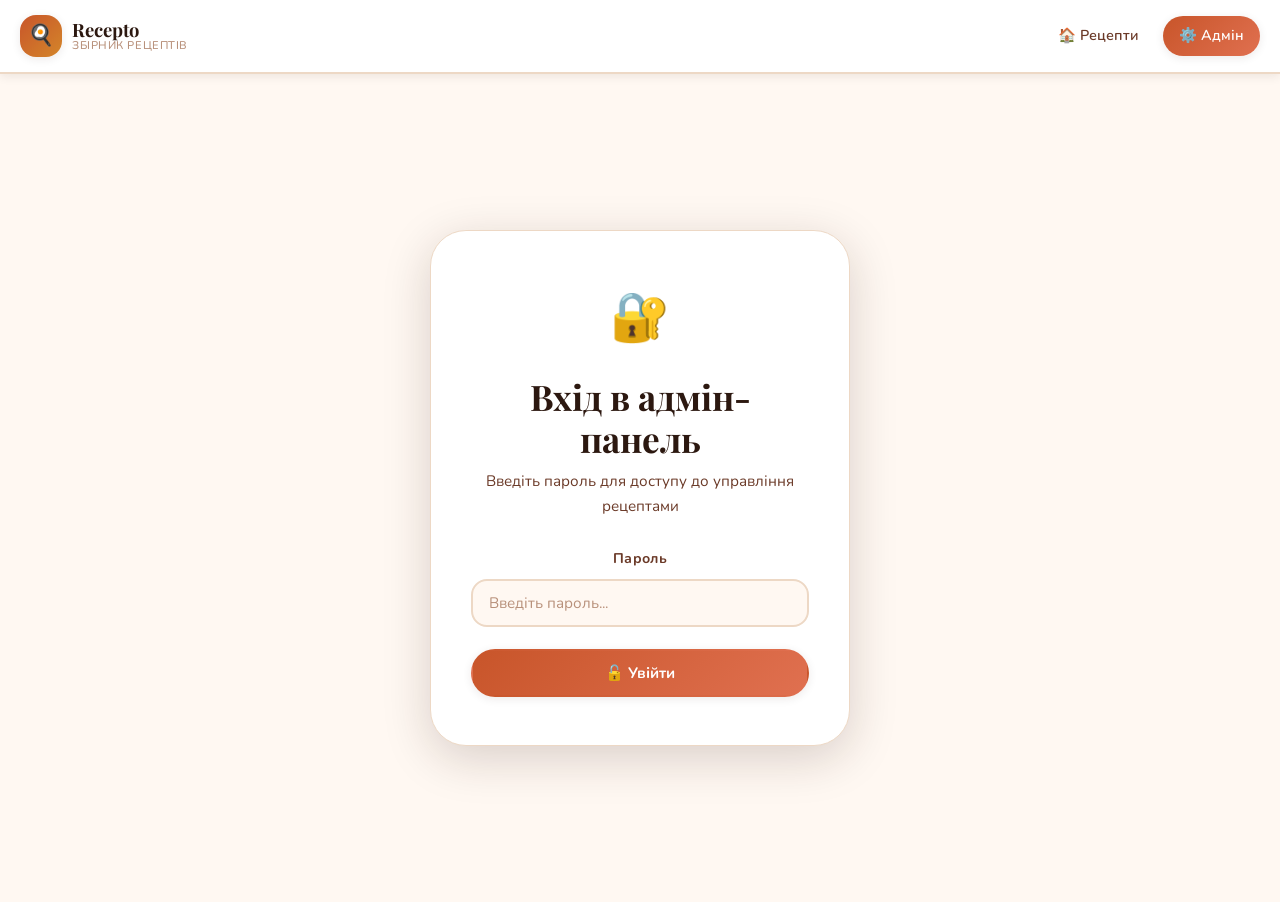
==== commit 9770189b: "Update admin.html" ====
--- a/admin.html
+++ b/admin.html
@@ -225,7 +225,7 @@
     <a href="index.html" class="logo" aria-label="На головну">
       <div class="logo-icon">🍳</div>
       <div class="logo-text">
-        <span class="logo-name">Смачно</span>
+        <span class="logo-name">Recepto</span>
         <span class="logo-sub">Збірник рецептів</span>
       </div>
     </a>
